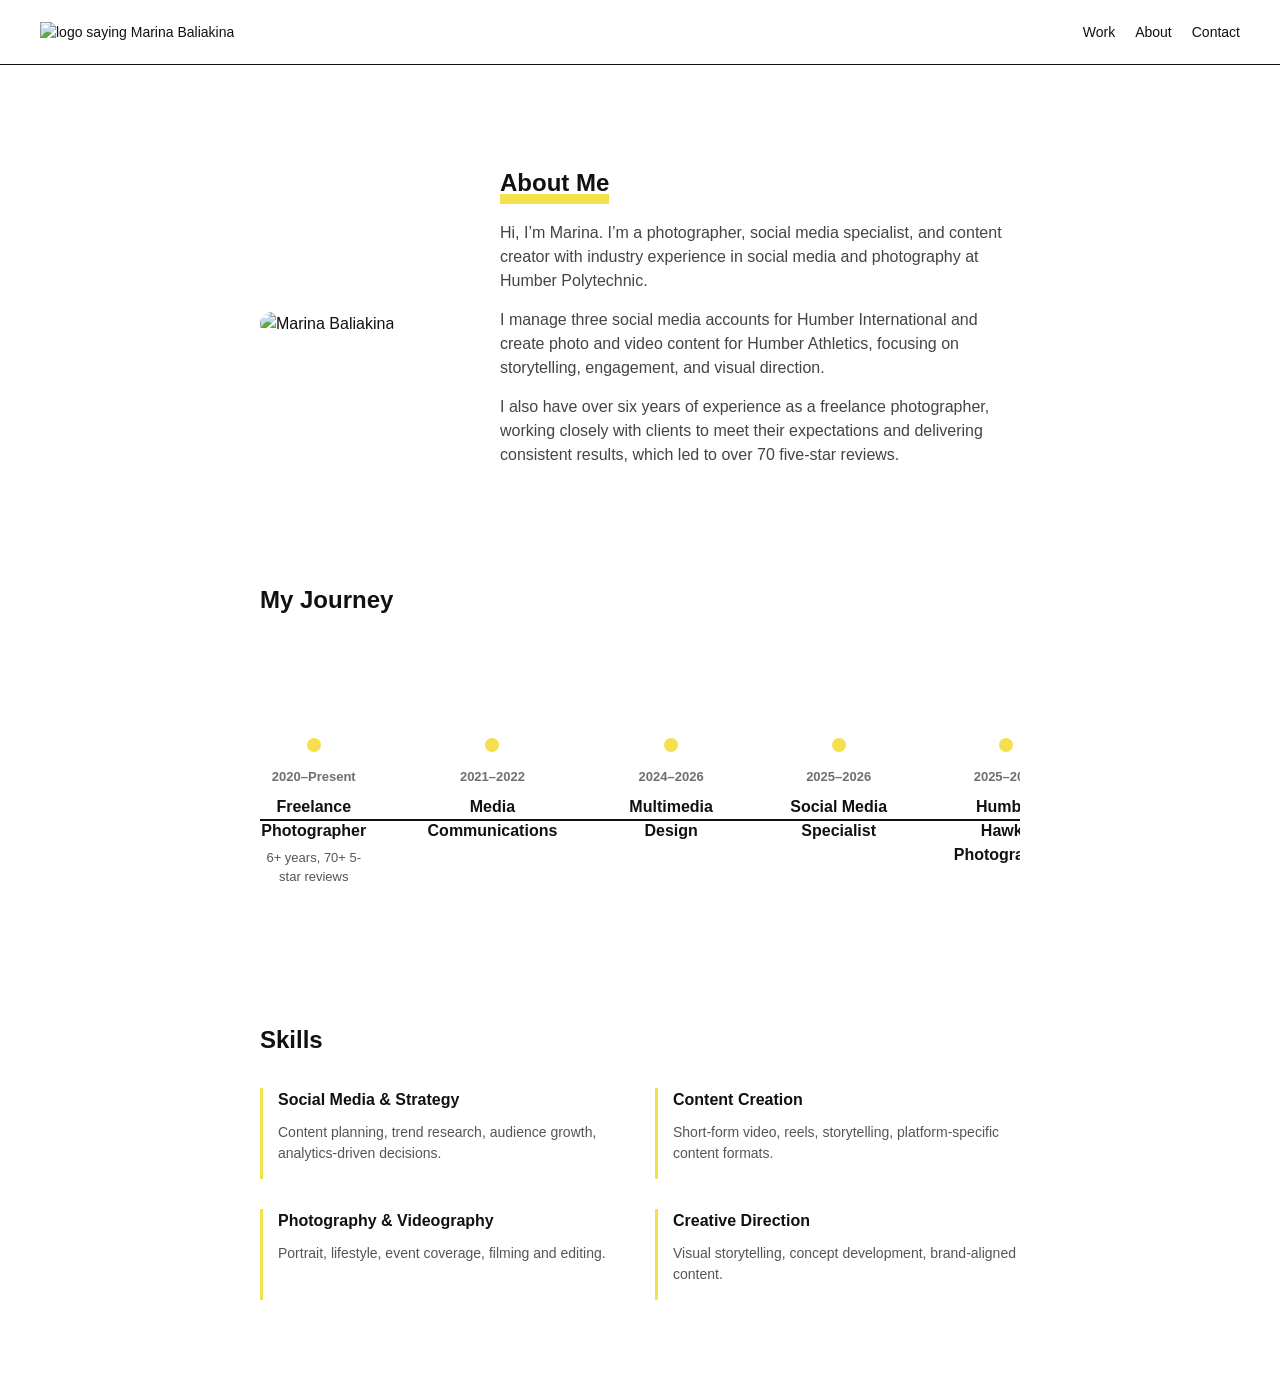
==== pages/about.html @ deee534a "Add files via upload" ====
<!DOCTYPE html>
<html lang="en">
<head>
  <meta charset="UTF-8" />
  <meta name="viewport" content="width=device-width, initial-scale=1.0"/>

  <title>About | Marina Baliakina</title>

  <link rel="stylesheet" href="../css/styles.css" />

  <style>

    /* ===== INTRO ===== */
    .about-intro {
      display: flex;
      align-items: center;
      justify-content: space-between;
      gap: 80px;
      margin-bottom: 100px;
    }

    .about-image img {
      width: 300px;
      border-radius: 300px;
    }

    .about-text {
      max-width: 520px;
    }

    /* ===== HORIZONTAL TIMELINE ===== */
    .timeline-horizontal {
      margin: 80px 0;
      overflow-x: auto;
    }

    .timeline-track {
      display: flex;
      gap: 60px;
      position: relative;
      padding: 40px 0;
      min-width: 800px;
    }

    .timeline-track::before {
      content: "";
      position: absolute;
      top: 50%;
      left: 0;
      width: 100%;
      height: 2px;
      background: #111;
      transform: translateY(-50%);
    }

    .timeline-item {
      position: relative;
      text-align: center;
      width: 200px;

      opacity: 0;
      transform: translateY(40px);
      transition: 0.6s ease;
    }

    .timeline-item.show {
      opacity: 1;
      transform: translateY(0);
    }

    .timeline-dot {
      width: 14px;
      height: 14px;
      background: #f4e04d;
      border-radius: 50%;
      margin: 0 auto 15px;
      position: relative;
      z-index: 2;
      transition: 0.3s;
    }

    .timeline-item:hover .timeline-dot {
      transform: scale(1.4);
    }

    .timeline-year {
      font-size: 13px;
      font-weight: bold;
      margin-bottom: 8px;
      opacity: 0.6;
    }

    .timeline-content h3 {
      font-size: 16px;
      margin-bottom: 5px;
    }

    .timeline-content p {
      font-size: 13px;
      color: #555;
    }

    /* ===== SKILLS (more visual section) ===== */
    .skills-grid {
      display: grid;
      grid-template-columns: repeat(2, 1fr);
      gap: 30px;
      margin-top: 30px;
    }

    .skill-block {
      border-left: 3px solid #f4e04d;
      padding-left: 15px;
    }

    .skill-block h3 {
      margin-bottom: 10px;
      font-size: 16px;
    }

    .skill-block p {
      font-size: 14px;
      color: #555;
    }

    /* ===== SPACING ===== */
    .project h2 {
      margin-top: 60px;
      margin-bottom: 10px;
    }

    /* ===== MOBILE ===== */
    @media (max-width: 800px) {
      .about-intro {
        flex-direction: column;
        text-align: center;
      }

      .skills-grid {
        grid-template-columns: 1fr;
      }
    }

  </style>
</head>

<body>

<!-- NAV -->
<nav class="nav">
  <div class="logo">
    <a href="../index.html">
      <img src="../img/logo.png" alt="logo saying Marina Baliakina">
    </a>
  </div>

  <ul>
    <li class="dropdown">
      <a href="#work">Work</a>
      <ul class="dropdown-menu">
        <li><a href="index.html#smm">Social Media</a></li>
        <li><a href="index.html#design">Graphic & Motion Design</a></li>
        <li><a href="index.html#videography">Videography</a></li>
        <li><a href="https://marina-baliakina.com/" target="_blank">Photography</a></li>
      </ul>
    </li>
    <li><a href="pages/about.html">About</a></li>
    <li><a href="#contact">Contact</a></li>
  </ul>
</nav>

<!-- ABOUT -->
<section class="project">

  <!-- INTRO -->
  <div class="about-intro">

    <div class="about-image">
      <img src="../img/profile.jpg" alt="Marina Baliakina">
    </div>

    <div class="about-text">
      <h1><span class="highlight2">About Me</span></h1>

      <p>
        Hi, I’m Marina. I’m a photographer, social media specialist, and content creator with industry experience in social media and photography at Humber Polytechnic.
      </p>

      <p>
        I manage three social media accounts for Humber International and create photo and video content for Humber Athletics, focusing on storytelling, engagement, and visual direction.
      </p>

      <p>
        I also have over six years of experience as a freelance photographer, working closely with clients to meet their expectations and delivering consistent results, which led to over 70 five-star reviews.
      </p>
    </div>

  </div>

  <!-- TIMELINE -->
  <h2>My Journey</h2>

  <div class="timeline-horizontal">
    <div class="timeline-track">

      <div class="timeline-item">
        <div class="timeline-dot"></div>
        <div class="timeline-year">2020–Present</div>
        <div class="timeline-content">
          <h3>Freelance Photographer</h3>
          <p>6+ years, 70+ 5-star reviews</p>
        </div>
      </div>

      <div class="timeline-item">
        <div class="timeline-dot"></div>
        <div class="timeline-year">2021–2022</div>
        <div class="timeline-content">
          <h3>Media Communications</h3>
        </div>
      </div>

      <div class="timeline-item">
        <div class="timeline-dot"></div>
        <div class="timeline-year">2024–2026</div>
        <div class="timeline-content">
          <h3>Multimedia Design</h3>
        </div>
      </div>

      <div class="timeline-item">
        <div class="timeline-dot"></div>
        <div class="timeline-year">2025–2026</div>
        <div class="timeline-content">
          <h3>Social Media Specialist</h3>
        </div>
      </div>

      <div class="timeline-item">
        <div class="timeline-dot"></div>
        <div class="timeline-year">2025–2026</div>
        <div class="timeline-content">
          <h3>Humber Hawks Photographer</h3>
        </div>
      </div>

    </div>
  </div>

  <!-- SKILLS -->
  <h2>Skills</h2>

  <div class="skills-grid">

    <div class="skill-block">
      <h3>Social Media & Strategy</h3>
      <p>Content planning, trend research, audience growth, analytics-driven decisions.</p>
    </div>

    <div class="skill-block">
      <h3>Content Creation</h3>
      <p>Short-form video, reels, storytelling, platform-specific content formats.</p>
    </div>

    <div class="skill-block">
      <h3>Photography & Videography</h3>
      <p>Portrait, lifestyle, event coverage, filming and editing.</p>
    </div>

    <div class="skill-block">
      <h3>Creative Direction</h3>
      <p>Visual storytelling, concept development, brand-aligned content.</p>
    </div>

  </div>

</section>

<!-- ANIMATION -->
<script>
  const items = document.querySelectorAll(".timeline-item");

  const observer = new IntersectionObserver(entries => {
    entries.forEach(entry => {
      if (entry.isIntersecting) {
        entry.target.classList.add("show");
      }
    });
  }, { threshold: 0.2 });

  items.forEach(item => observer.observe(item));
</script>

</body>
</html>
---- css/styles.css ----
/* RESET */
* {
  margin: 0;
  padding: 0;
  box-sizing: border-box;
  font-family: Helvetica, Arial, sans-serif;

}

body {
  background: #fff;
  color: #111;
  line-height: 1.5;
}

a {
  text-decoration: none;
  color: #111;
}

/* NAV */
.nav {
  display: flex;
  justify-content: space-between;
  padding: 20px 40px;
  border-bottom: .5px solid #111;
}

.nav ul {
  display: flex;
  list-style: none;
  gap: 20px;
}

.nav a {
  text-decoration: none;
  color: #111;
  font-size: 14px;
}

/* LOGO */

.logo img {
  width: 130px;
}

/* HERO LAYOUT */
.hero {
  padding: 80px 170px;
}

.hero-inner {
  display: flex;
  align-items: center;
  justify-content: space-between;
  gap: 20px;
}

/* IMAGE */

.hero-image {
  display: flex;
  justify-content: flex-end;
  flex: 1;
}

.hero-image img {
  width: 60%;
  height: auto;
  object-fit: cover;
  border-radius: 300px;
}

/* TEXT */

.hero-text {
  flex: 1;
}

.hero-text h1 {
  font-size: 42px;
  margin-bottom: 15px;
}

.highlight {
  position: relative;
}

.highlight::after {
  content: "";
  position: absolute;
  left: 0;
  bottom: -4px;
  width: 100%;
  height: 10px;
  background-color: #f4e04d;
}

.hero-text a {
  text-decoration: none;
  color: #111;
}

/* BUTTON */

.btn {
  display: inline-block;
  border: .5px solid #111;
  border-radius: 40px;
  padding: 15px;
  margin-top: 15px;
  transition: 0.4s ease;
  text-decoration: none;
  color: #111;
}

.btn:hover {
  color: #fff;
  background: #111;
   border: .5px solid #fff;
}

/* WORK SECTION */

#work h1 {
  text-align: center;
  justify-content: center;
  font-size: 70px;
  color: #111;
  background-color: #f4e04d;
  margin-top: 30px;
}

#work p {
  text-align: center;
  justify-content: center;
  margin: 40px 30px;
}

.smm, .design, .videography {
  padding: 40px 170px;
}

.work-category {
  margin-bottom: 60px;
}

/* ===== CONTEXT BLOCK ===== */
.smm-context {
  margin: 80px auto;
  max-width: 900px;
  text-align: center; /* centers headings + intro */
}



/* INTRO */
.context-intro {
  display: block;
  margin-left: auto;
  margin-right: auto;
  max-width: 600px;
  text-align: center;
}


/* GRID (strategy + execution) */
.context-grid {
  display: grid;
  grid-template-columns: 1fr 1fr;
  gap: 40px;
  margin-bottom: 30px;
  text-align: left; /* keep text readable */
}

/* STATS */
.context-stats {
  display: flex;
  justify-content: center; /* center stats row */
  gap: 40px;
  flex-wrap: wrap;
}

.context-stats div {
  border-top: 2px solid #111;
  padding-top: 12px;

  opacity: 0;
  transform: translateY(30px);
  transition: 0.5s ease;
}

.context-stats div.show {
  opacity: 1;
  transform: translateY(0);
}

.context-stats strong {
  font-size: 26px;
  display: block;
}

.context-stats span {
  font-size: 13px;
  color: #555;
}

/* GRID ITEMS ANIMATION */
.context-grid div {
  opacity: 0;
  transform: translateY(30px);
  transition: 0.5s ease;
}

.context-grid div.show {
  opacity: 1;
  transform: translateY(0);
}

/* RESPONSIVE */
@media (max-width: 800px) {
  .context-grid {
    grid-template-columns: 1fr;
    text-align: center;
  }
}

.context-grid h4 {
  text-align: center;
  margin-bottom: 8px;
}

.context-grid p {
  text-align: left;
}


/* CATEGORY HEADER */
.category-header {
  display: flex;
  justify-content: space-between;
  align-items: center;
  text-decoration: none;
  margin-bottom: 10px;
}

.category-header h2 {
  font-size: 25px;
  color: #111;
  margin: 0;
}

/* HIGHLIGHT BEHIND TEXT */
.highlight2 {
  position: relative;
  z-index: 1;
}

.highlight2::after {
  content: "";
  position: absolute;
  left: 0;
  bottom: -8px;
  width: 100%;
  height: 10px;
  background-color: #f4e04d;
  z-index: -1;
}

/* FILTER */

.filter {
  display: flex;
  flex-direction: column;
  align-items: center; 
  text-align: center;
}

.filter-buttons {
  display: flex;
  gap: 16px; 
  flex-wrap: wrap; 
  justify-content: center;
}

.filter-h h2 {
  font-size: 40px;
}

/* ===== CATEGORY HEADER INLINE ARROW ===== */
.category-header {
  display: inline-flex;
  align-items: center;
  gap: 12px; 
  cursor: pointer;
  font-size: 25px;
}

/* GRID ROW */
.work-row {
  display: grid;
  grid-auto-flow: column;
  grid-auto-columns: max-content; /* FIX: allow real widths */
  gap: 20px;
  overflow-x: auto;
  padding-bottom: 10px;
  margin-top: 10px;
}

/* SMALL VIDEO ITEMS */
.video-item {
  display: flex;
  flex-direction: column;
  width: 250px; /* fixed size for regular items */
}

/* BIG VIMEO VIDEO */
.video-item-gr {
  width: 800px;
}

/* VIDEO PLACEHOLDER */
.video {
  height: 420px;
  background: #ddd;
  border-radius: 20px;
  transition: 0.3s ease;
}

.video:hover {
  transform: scale(1.02);
}

/* VIDEO ELEMENT */
video {
  width: 100%;
  height: auto;
  border-radius: 10px;
  display: block;
  transition: 0.3s ease;
}

video:hover {
  transform: scale(1.02);
}

/* VIDEO WRAPPER */
.video-wrapper {
  position: relative;
  cursor: pointer;
}

.video-wrapper video {
  width: 100%;
  display: block;
  border-radius: 10px;
}

/* PLAY BUTTON */
.play-btn {
  position: absolute;
  top: 50%;
  left: 50%;
  transform: translate(-50%, -50%);
  
  font-size: 40px;
  color: white;
  
  background: rgba(0,0,0,0.5);
  width: 70px;
  height: 70px;
  border-radius: 50%;
  
  display: flex;
  align-items: center;
  justify-content: center;

  transition: 0.2s;
}

.video-wrapper:hover .play-btn {
  background: rgba(0,0,0,0.7);
}

/* ARROW ITEM */
.arrow-item {
  display: flex;
  align-items: center;
  justify-content: center;
}

/* ARROW LINK */
.arrow-link {
  display: flex;
  align-items: center;
  gap: 10px;
  flex-direction: row;
}

/* TEXT NEXT TO ARROW */
.link-text {
  font-size: 14px;
  opacity: 0;
  white-space: nowrap;
  transition: opacity 0.3s ease;
  letter-spacing: 0.5px;
}

.arrow-link:hover .link-text {
  opacity: 1;
}

/* ARROW ICON */
.arrow {
  width: 50px;
  height: 50px;
  transition: transform 0.3s ease;
}

.arrow-link:hover .arrow {
  transform: translateX(5px);
}

/* INSTAGRAM BUTTON */
.insta-btn {
  margin-top: 10px;
  font-size: 13px;
  text-decoration: none;
  color: #111;
  border-bottom: 1px solid #111;
  align-self: flex-start;
  transition: 0.2s;
}

.insta-btn:hover {
  color: #f4e04d;
  border-bottom: 1px solid #f4e04d;
}

/* CONTACT */
.contact {
  padding: 100px 40px;
  text-align: center;
  background: #f8f8f8;
}

.contact h2 {
  font-size: 32px;
  margin-bottom: 30px;
}
.contact-email {
  display: flex;
  align-items: center;
  justify-content: center;
  gap: 10px;
}

.contact-email i {
  font-size: 16px;
  color: #111;
}

.contact-email a {
  font-size: 18px;
  color: #111;
  text-decoration: none;
  border-bottom: 1px solid transparent;
  transition: 0.3s;
}

.contact-email a:hover {
  border-bottom: 1px solid #111;
}

.socials {
  margin-top: 30px;
  display: flex;
  justify-content: center;
  gap: 60px;
}

.socials a {
  font-size: 30px;
  color: #111;
  text-decoration: none;
  transition: transform 0.2s ease, color 0.2s ease;
}

.socials a:hover {
  color: #f4e04d;
  transform: translateY(-3px) scale(1.05);
}

/* PROJECT PAGE */
.project {
  max-width: 800px;
  margin: 80px auto;
  padding: 20px;
}

.project h1 {
  margin-bottom: 20px;
}

.project p {
  margin-bottom: 15px;
  color: #444;
}

.project .video {
  margin-top: 30px;
}

.project-info {
  display: flex;
  align-items: center;
  justify-content: center;
  gap: 0px; /* space between image and text */
  margin-bottom: 20px;
}

/* control image size */
.project-info img {
  width: 250px; /* adjust as you like */
  height: auto;
}

/* text block */
.p-info {
  max-width: 1200px; /* optional, keeps it readable */
}

.smm-context {
  text-align: center;
}

.smm-context .context-intro {
  display: inline-block;
  max-width: 600px;
  text-align: center;
}

/* DROPDOWN */
.dropdown {
  position: relative;
}

.dropdown-menu {
  display: none;
  position: absolute;
  top: 100%;
  left: 0;
  background: #fff;
  border: 0.5px solid #111;
  border-top: none;
  list-style: none;
  padding: 10px 0;
  min-width: 200px;
  z-index: 1000;
  opacity: 0;
  visibility: hidden;
  transition: opacity 0.3s ease, visibility 0.3s ease;
}

.dropdown:hover .dropdown-menu {
  display: flex;
  flex-direction: column;
  opacity: 1;
  visibility: visible;
}

.dropdown-menu li {
  padding: 0;
}

.dropdown-menu a {
  display: block;
  padding: 12px 20px;
  font-size: 14px;
  transition: background 0.2s ease;
  color: #111;
}

.dropdown-menu a:hover {
  background: #f4e04d;
}



/* ===== RESPONSIVE: TABLET (768px and below) ===== */
@media (max-width: 768px) {
  /* Navigation */
  .nav {
    padding: 15px 20px;
    flex-wrap: wrap;
    gap: 15px;
  }

  .nav ul {
    gap: 15px;
    font-size: 12px;
  }

  .logo img {
    width: 100px;
  }

  /* Hero */
  .hero {
    padding: 40px 30px;
  }

  .hero-inner {
    flex-direction: column;
    gap: 30px;
  }

  .hero-image {
    justify-content: center;
  }

  .hero-image img {
    width: 80%;
    max-width: 300px;
  }

  .hero-text h1 {
    font-size: 32px;
  }

  .hero-text p {
    font-size: 14px;
  }

  /* Work Section */
  #work h1 {
    font-size: 48px;
  }

  .smm,
  .design,
  .videography {
    padding: 30px 20px;
  }

  .work-category {
    margin-bottom: 40px;
  }

  .category-header h2 {
    font-size: 20px;
  }

  /* Context */
  .context-grid {
    grid-template-columns: 1fr;
    gap: 30px;
  }

  .context-stats {
    gap: 20px;
  }

  .context-stats strong {
    font-size: 22px;
  }

  /* Work Row */
  .work-row {
    gap: 15px;
  }

  .video-item {
    width: 200px;
  }

  .video-item-gr {
    width: 100%;
    max-width: 600px;
  }

  /* Project Info */
  .project-info {
    gap: 20px;
    flex-direction: column;
    text-align: center;
  }

  .project-info img {
    width: 200px;
  }

  /* Project Page */
  .project {
    margin: 40px auto;
    padding: 15px;
  }

  .project h1 {
    font-size: 28px;
  }

  .project h2 {
    font-size: 20px;
  }

  /* Contact */
  .contact {
    padding: 60px 20px;
  }

  .socials {
    gap: 40px;
  }

  .socials a {
    font-size: 24px;
  }
}

/* ===== RESPONSIVE: MOBILE (480px and below) ===== */
@media (max-width: 480px) {
  /* Navigation */
  .nav {
    padding: 10px 15px;
    border-bottom: 0.5px solid #111;
  }

  .nav ul {
    flex-direction: column;
    gap: 10px;
    font-size: 12px;
    width: 100%;
  }

  .logo img {
    width: 80px;
  }

  .dropdown-menu {
    position: static;
    display: none;
    background: #f9f9f9;
    border: none;
    border-top: 0.5px solid #111;
    padding: 5px 0;
    min-width: 100%;
    opacity: 1;
    visibility: visible;
    margin-top: 5px;
  }

  .dropdown:hover .dropdown-menu {
    display: flex;
  }

  .dropdown-menu a {
    padding: 8px 15px;
    font-size: 12px;
  }

  /* Hero */
  .hero {
    padding: 30px 15px;
  }

  .hero-inner {
    gap: 20px;
  }

  .hero-image img {
    width: 100%;
    max-width: 250px;
    border-radius: 200px;
  }

  .hero-text h1 {
    font-size: 24px;
    margin-bottom: 10px;
  }

  .hero-text p {
    font-size: 13px;
    margin-bottom: 15px;
  }

  /* Filter & Buttons */
  .filter {
    padding: 20px 10px;
  }

  .filter-h h2 {
    font-size: 28px;
  }

  .filter-buttons {
    gap: 8px;
    flex-direction: column;
  }

  .btn {
    width: 100%;
    text-align: center;
    padding: 12px 15px;
  }

  /* Work Section */
  #work h1 {
    font-size: 32px;
    padding: 15px 10px;
  }

  #work p {
    margin: 20px 15px;
    font-size: 14px;
  }

  .smm,
  .design,
  .videography {
    padding: 20px 10px;
  }

  .work-category {
    margin-bottom: 30px;
  }

  .category-header h2 {
    font-size: 18px;
  }

  /* Context */
  .smm-context {
    margin: 40px 0;
  }

  .context-intro {
    font-size: 14px;
    margin-bottom: 30px;
  }

  .context-grid {
    gap: 20px;
  }

  .context-grid h4 {
    font-size: 16px;
  }

  .context-grid p {
    font-size: 13px;
  }

  .context-stats {
    gap: 15px;
    flex-direction: column;
  }

  .context-stats div {
    min-width: 100%;
  }

  .context-stats strong {
    font-size: 20px;
  }

  .context-stats span {
    font-size: 12px;
  }

  /* Work Row */
  .work-row {
    gap: 10px;
    overflow-x: auto;
  }

  .video-item {
    width: 160px;
    flex-shrink: 0;
  }

  .video-item-gr {
    width: 100%;
  }

  .video {
    height: 300px;
  }

  .play-btn {
    width: 50px;
    height: 50px;
    font-size: 24px;
  }

  .insta-btn {
    font-size: 12px;
    margin-top: 8px;
  }

  /* Project Info */
  .project-info {
    padding: 0 10px;
  }

  .project-info img {
    width: 150px;
  }

  /* Project Page */
  .project {
    margin: 30px auto;
    padding: 10px;
    max-width: 100%;
  }

  .project h1 {
    font-size: 22px;
    margin-bottom: 20px;
  }

  .project h2 {
    font-size: 18px;
    margin-top: 30px;
    margin-bottom: 12px;
  }

  .project p {
    font-size: 14px;
    margin-bottom: 12px;
  }

  /* Arrow */
  .arrow {
    width: 40px;
    height: 40px;
  }

  .arrow-link:hover .arrow {
    transform: translateX(60px);
  }

  .link-text {
    font-size: 12px;
  }

  /* Contact */
  .contact {
    padding: 40px 15px;
  }

  .contact h2 {
    font-size: 24px;
  }

  .contact-email {
    flex-direction: column;
    gap: 8px;
  }

  .contact-email a {
    font-size: 14px;
  }

  .socials {
    gap: 30px;
  }

  .socials a {
    font-size: 20px;
  }
}

/* ===== SMALL MOBILE (under 360px) ===== */
@media (max-width: 360px) {
  .hero-text h1 {
    font-size: 20px;
  }

  #work h1 {
    font-size: 24px;
  }

  .filter-h h2 {
    font-size: 20px;
  }

  .category-header h2 {
    font-size: 16px;
  }

  .video-item {
    width: 140px;
  }

  .project h1 {
    font-size: 18px;
  }

  .project h2 {
    font-size: 16px;
  }
}

/* WORK ROW: Desktop 3x3 grid */
.work-row {
  display: grid;
  grid-template-columns: repeat(3, minmax(220px, 1fr));
  gap: 20px;
  overflow: visible;
  padding-bottom: 10px;
  margin-top: 20px;
}

/* Make video-item-gr span 2 columns so arrow is to the right */
.video-item-gr {
  grid-column: span 2;
}

/* Tablet: Switch to flexbox for vertical stacking (1 video per row) */
@media (max-width: 768px) {
  .work-row {
    display: flex;
    flex-direction: column;
    gap: 20px;
  }

  .arrow-item {
    align-self: flex-start;
  }
}

/* Mobile: Keep flexbox for vertical stacking (1 video per row) */
@media (max-width: 480px) {
  .work-row {
    display: flex;
    flex-direction: column;
    gap: 12px;
  }

  .video {
    height: 240px;
  }

  .video-wrapper video {
    height: 240px;
    object-fit: cover;
  }

  .arrow-item {
    align-self: flex-start;
  }
}

/* WORK ROW: desktop */
.work-row {
  display: grid;
  grid-template-columns: repeat(3, minmax(250px, 1fr));
  gap: 20px;
  align-items: start;
  margin-top: 20px;
}

/* design/videography: video takes 2 columns, arrow to the right on desktop */
.video-item-gr {
  grid-column: span 2;
}
.arrow-item {
  display: flex;
  justify-content: flex-end;
  align-items: center;
}

/* tablet & mobile: stack vertically (1 per row) */
@media (max-width: 1024px) {
  .work-row {
    grid-template-columns: 1fr;
  }
  .video-item-gr {
    grid-column: auto;
  }
  .arrow-item {
    justify-content: flex-start;
    width: 100%;
  }
}
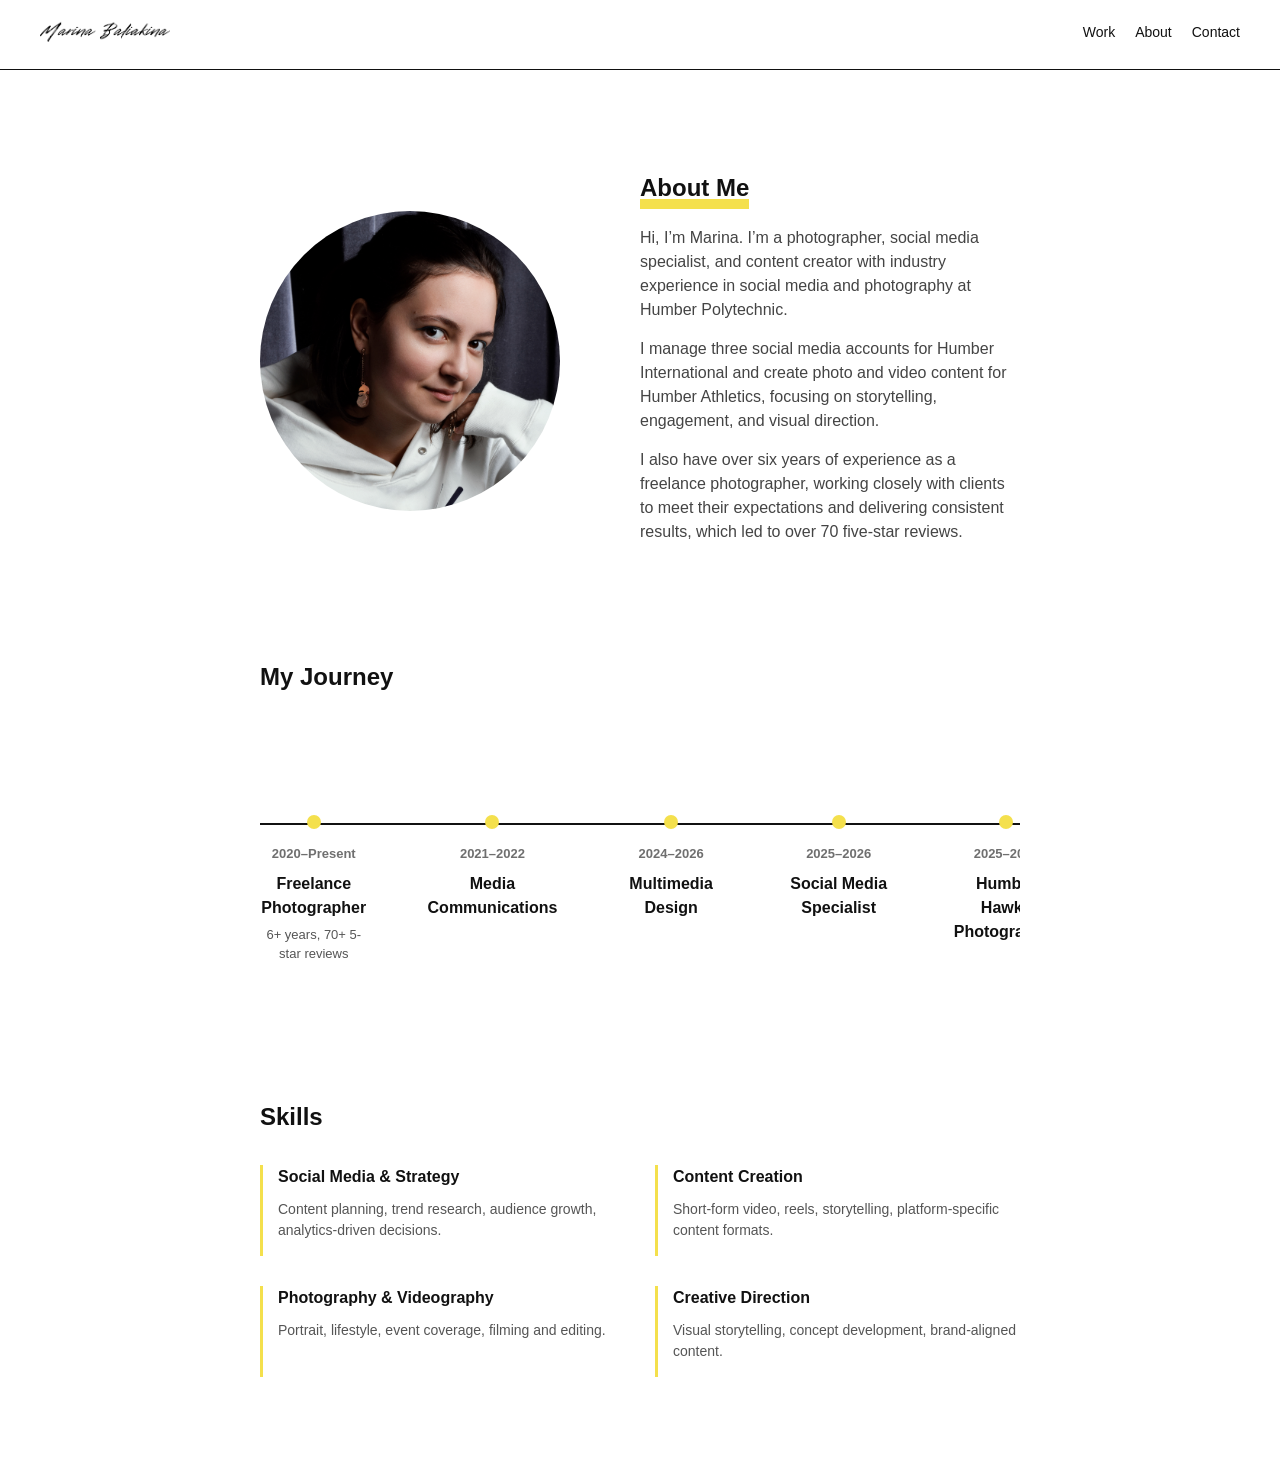
==== commit 8ca459e2: "Change timeline track position from 50% to 20% Adjust vertical position of timeline track." ====
--- a/pages/about.html
+++ b/pages/about.html
@@ -45,7 +45,7 @@
     .timeline-track::before {
       content: "";
       position: absolute;
-      top: 50%;
+      top: 20%;
       left: 0;
       width: 100%;
       height: 2px;
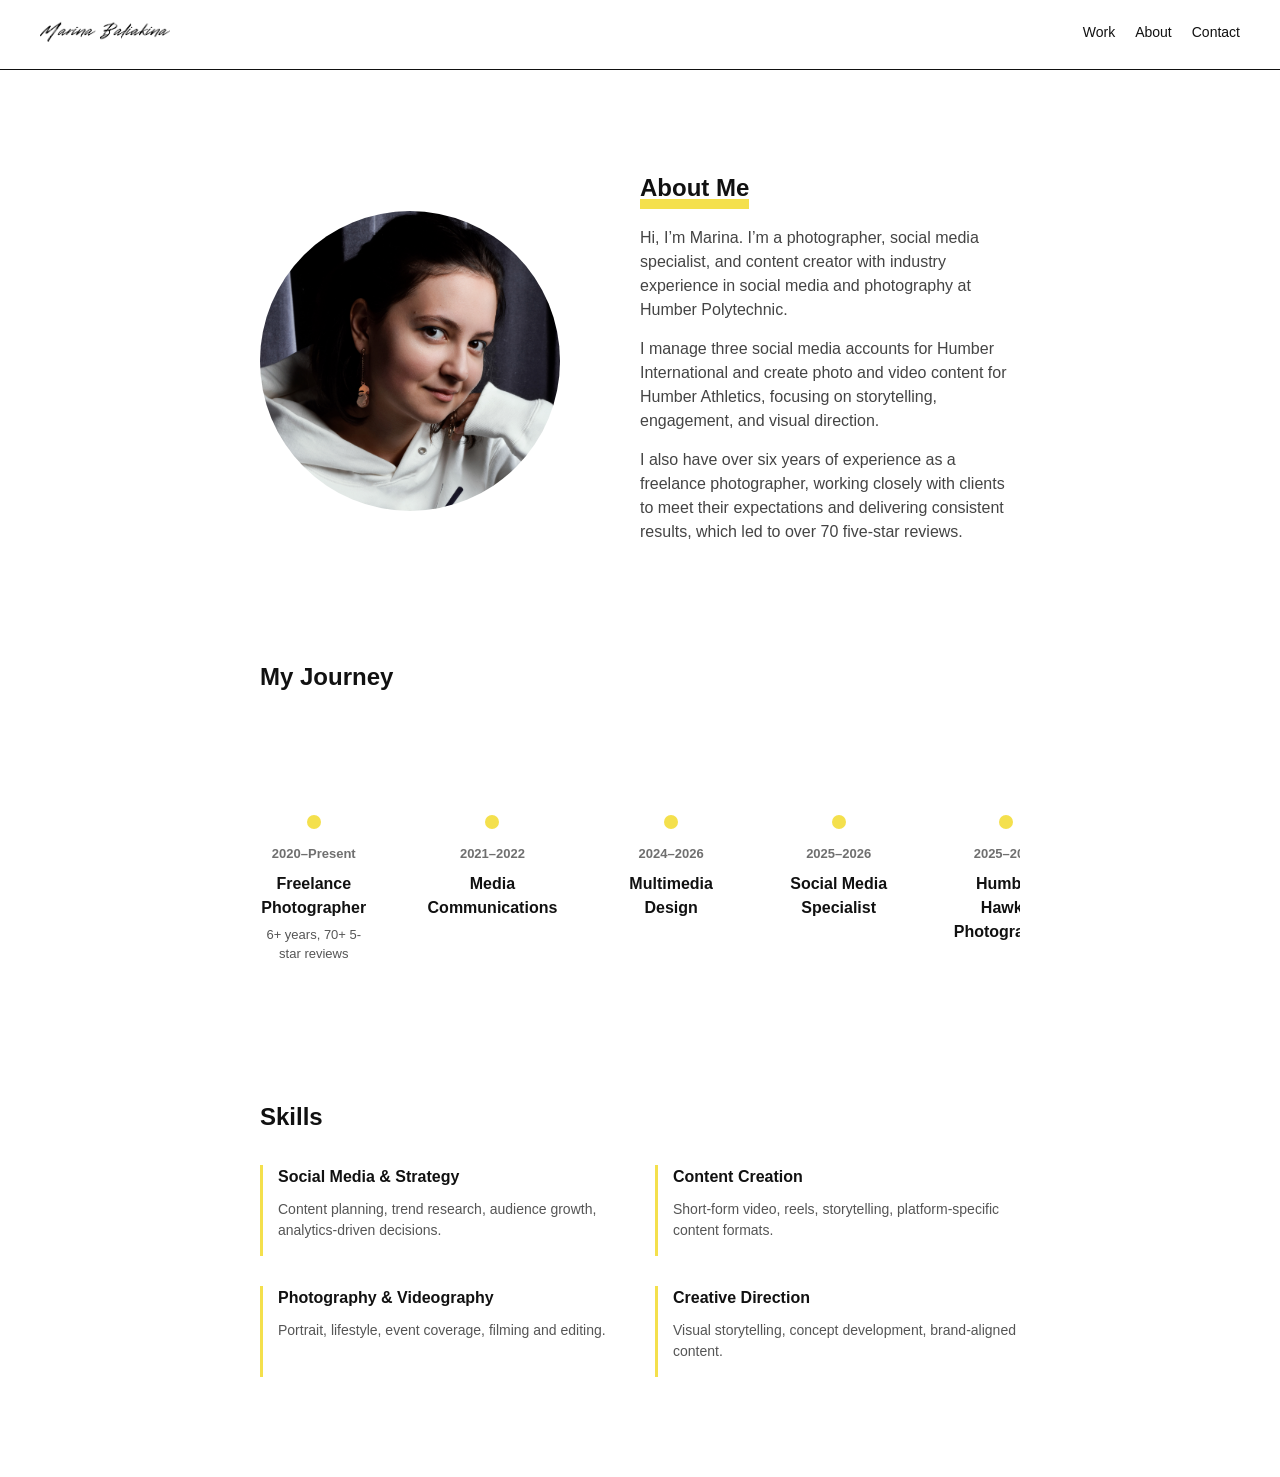
==== commit 1de26b20: "Update about.html" ====
--- a/pages/about.html
+++ b/pages/about.html
@@ -42,16 +42,6 @@
       min-width: 800px;
     }
 
-    .timeline-track::before {
-      content: "";
-      position: absolute;
-      top: 20%;
-      left: 0;
-      width: 100%;
-      height: 2px;
-      background: #111;
-      transform: translateY(-50%);
-    }
 
     .timeline-item {
       position: relative;
